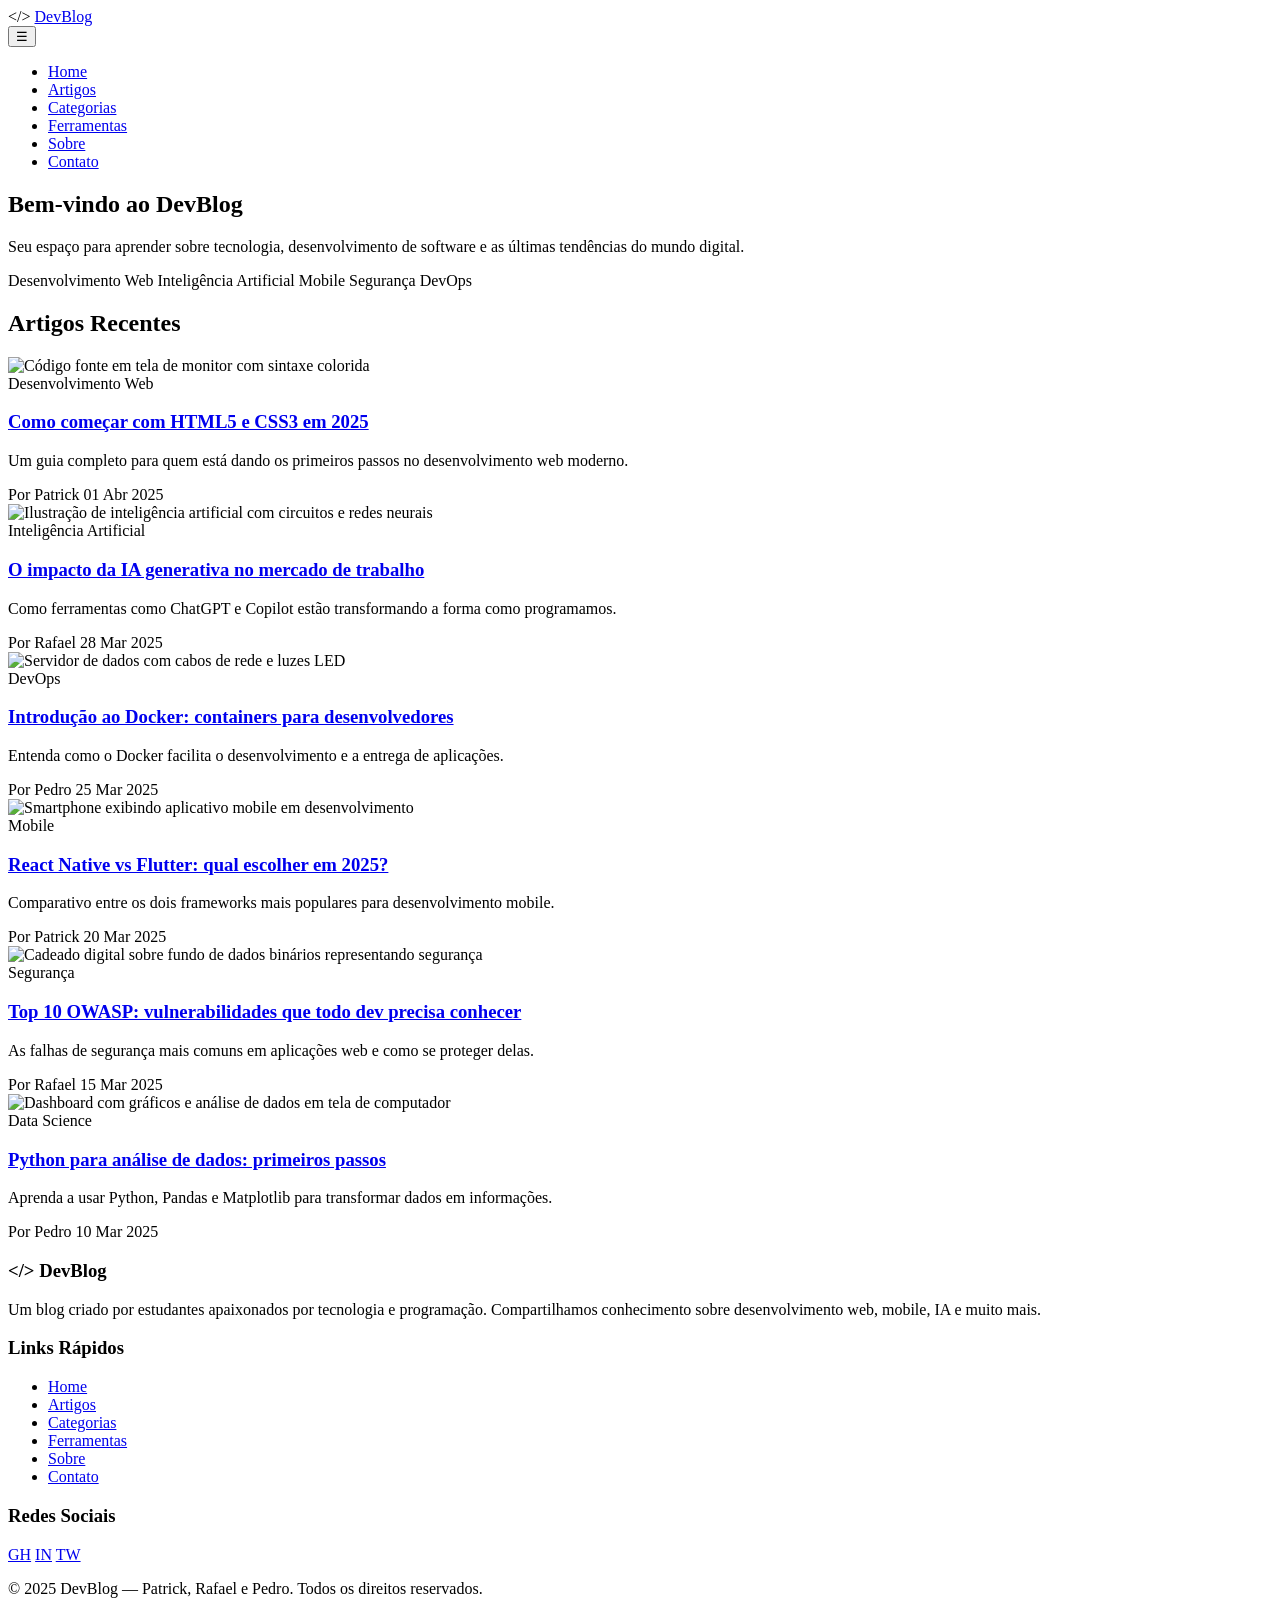
==== index.html @ 33ac1aea "feat: cria página Home (index.html) - Hero banner com apresentação do blog - Grid de artigos recente" ====
<!DOCTYPE html>
<html lang="pt-BR">
<head>
  <meta charset="UTF-8">
  <meta name="viewport" content="width=device-width, initial-scale=1.0">
  <title>DevBlog — Blog de Tecnologia e Programação</title>
  <link rel="stylesheet" href="css/style.css">
</head>
<body>

  <!-- HEADER -->
  <header class="site-header">
    <div class="header-container">
      <div class="logo">
        <span class="logo-icon">&#60;/&#62;</span>
        <a href="index.html">Dev<span>Blog</span></a>
      </div>
      <button class="menu-toggle" aria-label="Abrir menu" onclick="document.querySelector('.main-nav').classList.toggle('active')">&#9776;</button>
      <nav class="main-nav">
        <ul>
          <li><a href="index.html" class="active">Home</a></li>
          <li><a href="artigo.html">Artigos</a></li>
          <li><a href="categorias.html">Categorias</a></li>
          <li><a href="ferramentas.html">Ferramentas</a></li>
          <li><a href="sobre.html">Sobre</a></li>
          <li><a href="contato.html">Contato</a></li>
        </ul>
      </nav>
    </div>
  </header>

  <!-- HERO -->
  <section class="hero">
    <h1>Bem-vindo ao <span>DevBlog</span></h1>
    <p>Seu espaço para aprender sobre tecnologia, desenvolvimento de software e as últimas tendências do mundo digital.</p>
    <div class="hero-tags">
      <span>Desenvolvimento Web</span>
      <span>Inteligência Artificial</span>
      <span>Mobile</span>
      <span>Segurança</span>
      <span>DevOps</span>
    </div>
  </section>

  <!-- CONTEÚDO PRINCIPAL -->
  <main class="main-content">
    <h2 class="section-title">Artigos Recentes</h2>

    <div class="articles-grid">

      <!-- Artigo 1 -->
      <article class="article-card">
        <img src="https://images.unsplash.com/photo-1555066931-4365d14bab8c?w=600&h=400&fit=crop" alt="Código fonte em tela de monitor com sintaxe colorida" class="article-card-img">
        <div class="article-card-body">
          <span class="article-card-category">Desenvolvimento Web</span>
          <h3><a href="artigo.html">Como começar com HTML5 e CSS3 em 2025</a></h3>
          <p>Um guia completo para quem está dando os primeiros passos no desenvolvimento web moderno.</p>
          <div class="article-meta">
            <span class="author">Por Patrick</span>
            <time datetime="2025-04-01">01 Abr 2025</time>
          </div>
        </div>
      </article>

      <!-- Artigo 2 -->
      <article class="article-card">
        <img src="https://images.unsplash.com/photo-1677442136019-21780ecad995?w=600&h=400&fit=crop" alt="Ilustração de inteligência artificial com circuitos e redes neurais" class="article-card-img">
        <div class="article-card-body">
          <span class="article-card-category">Inteligência Artificial</span>
          <h3><a href="artigo-ia.html">O impacto da IA generativa no mercado de trabalho</a></h3>
          <p>Como ferramentas como ChatGPT e Copilot estão transformando a forma como programamos.</p>
          <div class="article-meta">
            <span class="author">Por Rafael</span>
            <time datetime="2025-03-28">28 Mar 2025</time>
          </div>
        </div>
      </article>

      <!-- Artigo 3 -->
      <article class="article-card">
        <img src="https://images.unsplash.com/photo-1558494949-ef010cbdcc31?w=600&h=400&fit=crop" alt="Servidor de dados com cabos de rede e luzes LED" class="article-card-img">
        <div class="article-card-body">
          <span class="article-card-category">DevOps</span>
          <h3><a href="artigo-docker.html">Introdução ao Docker: containers para desenvolvedores</a></h3>
          <p>Entenda como o Docker facilita o desenvolvimento e a entrega de aplicações.</p>
          <div class="article-meta">
            <span class="author">Por Pedro</span>
            <time datetime="2025-03-25">25 Mar 2025</time>
          </div>
        </div>
      </article>

      <!-- Artigo 4 -->
      <article class="article-card">
        <img src="https://images.unsplash.com/photo-1526498460520-4c246339dccb?w=600&h=400&fit=crop" alt="Smartphone exibindo aplicativo mobile em desenvolvimento" class="article-card-img">
        <div class="article-card-body">
          <span class="article-card-category">Mobile</span>
          <h3><a href="artigo-mobile.html">React Native vs Flutter: qual escolher em 2025?</a></h3>
          <p>Comparativo entre os dois frameworks mais populares para desenvolvimento mobile.</p>
          <div class="article-meta">
            <span class="author">Por Patrick</span>
            <time datetime="2025-03-20">20 Mar 2025</time>
          </div>
        </div>
      </article>

      <!-- Artigo 5 -->
      <article class="article-card">
        <img src="https://images.unsplash.com/photo-1563013544-824ae1b704d3?w=600&h=400&fit=crop" alt="Cadeado digital sobre fundo de dados binários representando segurança" class="article-card-img">
        <div class="article-card-body">
          <span class="article-card-category">Segurança</span>
          <h3><a href="artigo-seguranca.html">Top 10 OWASP: vulnerabilidades que todo dev precisa conhecer</a></h3>
          <p>As falhas de segurança mais comuns em aplicações web e como se proteger delas.</p>
          <div class="article-meta">
            <span class="author">Por Rafael</span>
            <time datetime="2025-03-15">15 Mar 2025</time>
          </div>
        </div>
      </article>

      <!-- Artigo 6 -->
      <article class="article-card">
        <img src="https://images.unsplash.com/photo-1551288049-bebda4e38f71?w=600&h=400&fit=crop" alt="Dashboard com gráficos e análise de dados em tela de computador" class="article-card-img">
        <div class="article-card-body">
          <span class="article-card-category">Data Science</span>
          <h3><a href="artigo-python.html">Python para análise de dados: primeiros passos</a></h3>
          <p>Aprenda a usar Python, Pandas e Matplotlib para transformar dados em informações.</p>
          <div class="article-meta">
            <span class="author">Por Pedro</span>
            <time datetime="2025-03-10">10 Mar 2025</time>
          </div>
        </div>
      </article>

    </div>
  </main>

  <!-- FOOTER -->
  <footer class="site-footer">
    <div class="footer-container">
      <div class="footer-about">
        <h3>&#60;/&#62; DevBlog</h3>
        <p>Um blog criado por estudantes apaixonados por tecnologia e programação. Compartilhamos conhecimento sobre desenvolvimento web, mobile, IA e muito mais.</p>
      </div>
      <div class="footer-links">
        <h3>Links Rápidos</h3>
        <ul>
          <li><a href="index.html">Home</a></li>
          <li><a href="artigo.html">Artigos</a></li>
          <li><a href="categorias.html">Categorias</a></li>
          <li><a href="ferramentas.html">Ferramentas</a></li>
          <li><a href="sobre.html">Sobre</a></li>
          <li><a href="contato.html">Contato</a></li>
        </ul>
      </div>
      <div class="footer-social">
        <h3>Redes Sociais</h3>
        <div class="social-icons">
          <a href="https://github.com" target="_blank" rel="noopener noreferrer" aria-label="GitHub">GH</a>
          <a href="https://linkedin.com" target="_blank" rel="noopener noreferrer" aria-label="LinkedIn">IN</a>
          <a href="https://twitter.com" target="_blank" rel="noopener noreferrer" aria-label="Twitter">TW</a>
        </div>
      </div>
    </div>
    <div class="footer-bottom">
      <p>&copy; 2025 DevBlog — Patrick, Rafael e Pedro. Todos os direitos reservados.</p>
    </div>
  </footer>

</body>
</html>
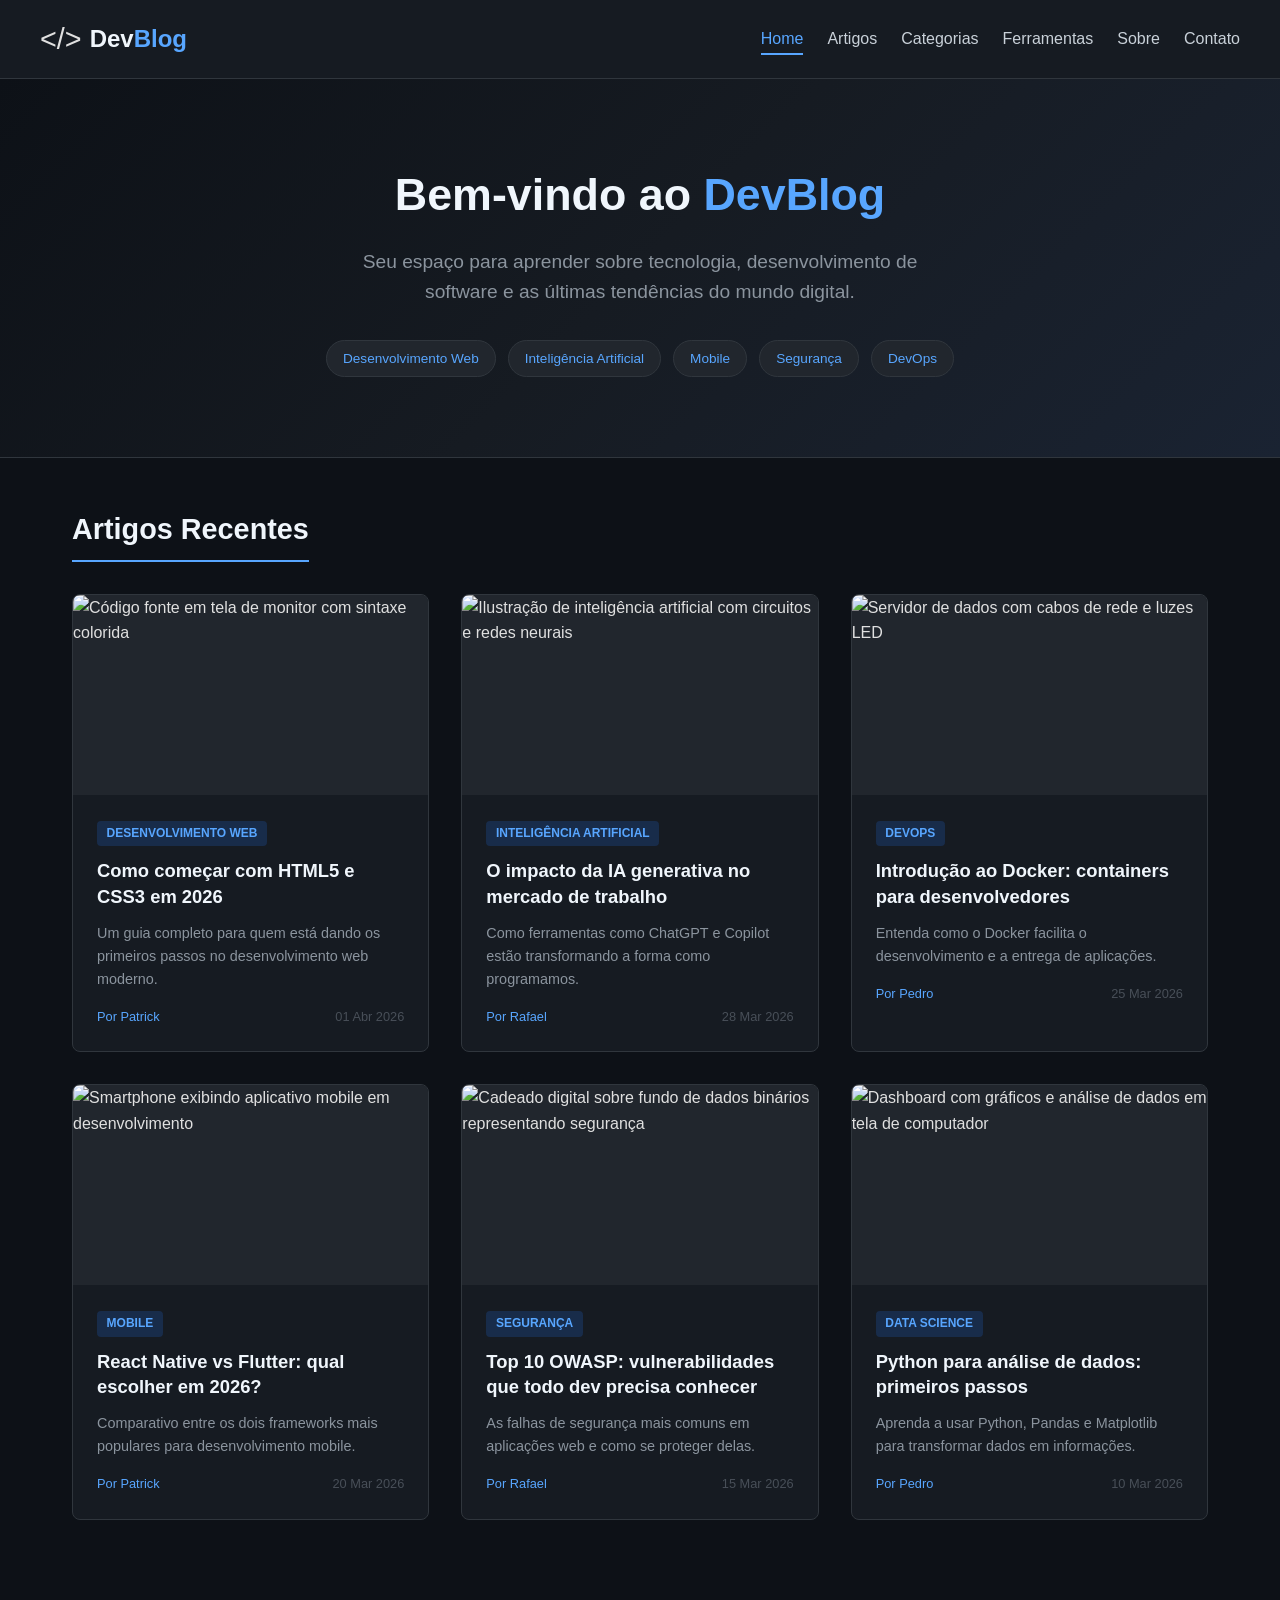
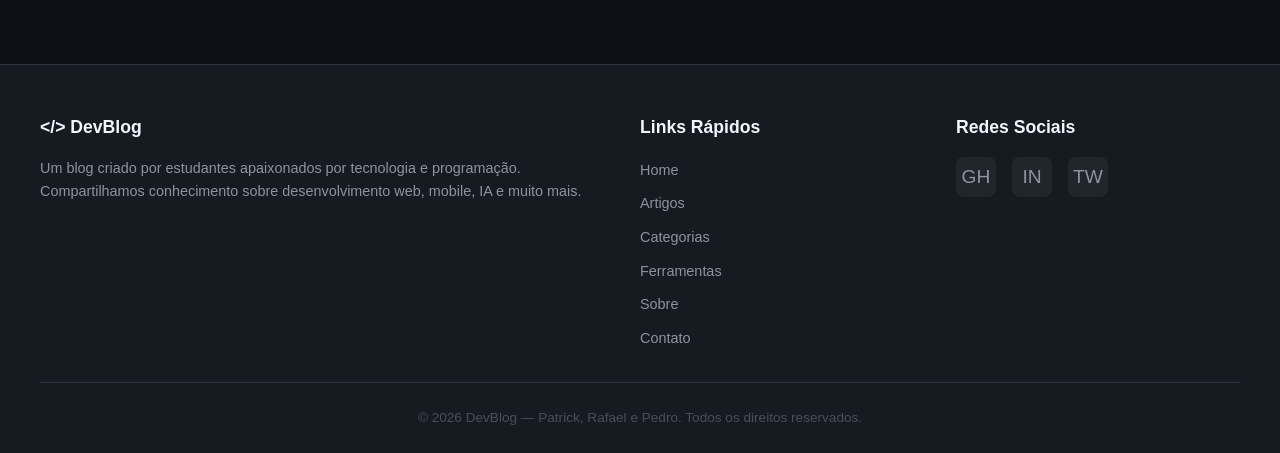
==== commit 118d2d36: "fix: atualiza links reais de GitHub, LinkedIn e endereço" ====
--- a/index.html
+++ b/index.html
@@ -53,11 +53,11 @@
         <img src="https://images.unsplash.com/photo-1555066931-4365d14bab8c?w=600&h=400&fit=crop" alt="Código fonte em tela de monitor com sintaxe colorida" class="article-card-img">
         <div class="article-card-body">
           <span class="article-card-category">Desenvolvimento Web</span>
-          <h3><a href="artigo.html">Como começar com HTML5 e CSS3 em 2025</a></h3>
+          <h3><a href="artigo.html">Como começar com HTML5 e CSS3 em 2026</a></h3>
           <p>Um guia completo para quem está dando os primeiros passos no desenvolvimento web moderno.</p>
           <div class="article-meta">
             <span class="author">Por Patrick</span>
-            <time datetime="2025-04-01">01 Abr 2025</time>
+            <time datetime="2026-04-01">01 Abr 2026</time>
           </div>
         </div>
       </article>
@@ -71,7 +71,7 @@
           <p>Como ferramentas como ChatGPT e Copilot estão transformando a forma como programamos.</p>
           <div class="article-meta">
             <span class="author">Por Rafael</span>
-            <time datetime="2025-03-28">28 Mar 2025</time>
+            <time datetime="2026-03-28">28 Mar 2026</time>
           </div>
         </div>
       </article>
@@ -85,7 +85,7 @@
           <p>Entenda como o Docker facilita o desenvolvimento e a entrega de aplicações.</p>
           <div class="article-meta">
             <span class="author">Por Pedro</span>
-            <time datetime="2025-03-25">25 Mar 2025</time>
+            <time datetime="2026-03-25">25 Mar 2026</time>
           </div>
         </div>
       </article>
@@ -95,11 +95,11 @@
         <img src="https://images.unsplash.com/photo-1526498460520-4c246339dccb?w=600&h=400&fit=crop" alt="Smartphone exibindo aplicativo mobile em desenvolvimento" class="article-card-img">
         <div class="article-card-body">
           <span class="article-card-category">Mobile</span>
-          <h3><a href="artigo-mobile.html">React Native vs Flutter: qual escolher em 2025?</a></h3>
+          <h3><a href="artigo-mobile.html">React Native vs Flutter: qual escolher em 2026?</a></h3>
           <p>Comparativo entre os dois frameworks mais populares para desenvolvimento mobile.</p>
           <div class="article-meta">
             <span class="author">Por Patrick</span>
-            <time datetime="2025-03-20">20 Mar 2025</time>
+            <time datetime="2026-03-20">20 Mar 2026</time>
           </div>
         </div>
       </article>
@@ -113,7 +113,7 @@
           <p>As falhas de segurança mais comuns em aplicações web e como se proteger delas.</p>
           <div class="article-meta">
             <span class="author">Por Rafael</span>
-            <time datetime="2025-03-15">15 Mar 2025</time>
+            <time datetime="2026-03-15">15 Mar 2026</time>
           </div>
         </div>
       </article>
@@ -127,7 +127,7 @@
           <p>Aprenda a usar Python, Pandas e Matplotlib para transformar dados em informações.</p>
           <div class="article-meta">
             <span class="author">Por Pedro</span>
-            <time datetime="2025-03-10">10 Mar 2025</time>
+            <time datetime="2026-03-10">10 Mar 2026</time>
           </div>
         </div>
       </article>
@@ -156,14 +156,14 @@
       <div class="footer-social">
         <h3>Redes Sociais</h3>
         <div class="social-icons">
-          <a href="https://github.com" target="_blank" rel="noopener noreferrer" aria-label="GitHub">GH</a>
-          <a href="https://linkedin.com" target="_blank" rel="noopener noreferrer" aria-label="LinkedIn">IN</a>
+          <a href="https://github.com/patrick-git-bite/devblog-rs" target="_blank" rel="noopener noreferrer" aria-label="GitHub">GH</a>
+          <a href="https://www.linkedin.com/in/patrick-brando/" target="_blank" rel="noopener noreferrer" aria-label="LinkedIn">IN</a>
           <a href="https://twitter.com" target="_blank" rel="noopener noreferrer" aria-label="Twitter">TW</a>
         </div>
       </div>
     </div>
     <div class="footer-bottom">
-      <p>&copy; 2025 DevBlog — Patrick, Rafael e Pedro. Todos os direitos reservados.</p>
+      <p>&copy; 2026 DevBlog — Patrick, Rafael e Pedro. Todos os direitos reservados.</p>
     </div>
   </footer>
 
--- a/css/style.css
+++ b/css/style.css
@@ -0,0 +1,1018 @@
+/* ===== RESET E BASE ===== */
+* {
+  margin: 0;
+  padding: 0;
+  box-sizing: border-box;
+}
+
+html {
+  scroll-behavior: smooth;
+}
+
+body {
+  font-family: 'Segoe UI', Tahoma, Geneva, Verdana, sans-serif;
+  line-height: 1.6;
+  color: #e0e0e0;
+  background-color: #0d1117;
+}
+
+a {
+  text-decoration: none;
+  color: #58a6ff;
+  transition: color 0.3s ease;
+}
+
+a:hover {
+  color: #79c0ff;
+}
+
+img {
+  max-width: 100%;
+  height: auto;
+  display: block;
+}
+
+ul {
+  list-style: none;
+}
+
+/* ===== HEADER ===== */
+.site-header {
+  background-color: #161b22;
+  border-bottom: 1px solid #30363d;
+  padding: 1rem 2rem;
+  position: sticky;
+  top: 0;
+  z-index: 100;
+}
+
+.header-container {
+  max-width: 1200px;
+  margin: 0 auto;
+  display: flex;
+  justify-content: space-between;
+  align-items: center;
+}
+
+.logo {
+  display: flex;
+  align-items: center;
+  gap: 0.5rem;
+}
+
+.logo-icon {
+  font-size: 1.8rem;
+}
+
+.logo a {
+  font-size: 1.5rem;
+  font-weight: 700;
+  color: #f0f6fc;
+}
+
+.logo a span {
+  color: #58a6ff;
+}
+
+/* ===== NAVEGAÇÃO ===== */
+.main-nav ul {
+  display: flex;
+  gap: 1.5rem;
+  align-items: center;
+}
+
+.main-nav a {
+  color: #c9d1d9;
+  font-weight: 500;
+  padding: 0.5rem 0;
+  position: relative;
+  transition: color 0.3s ease;
+}
+
+.main-nav a::after {
+  content: '';
+  position: absolute;
+  bottom: 0;
+  left: 0;
+  width: 0;
+  height: 2px;
+  background-color: #58a6ff;
+  transition: width 0.3s ease;
+}
+
+.main-nav a:hover,
+.main-nav a.active {
+  color: #58a6ff;
+}
+
+.main-nav a:hover::after,
+.main-nav a.active::after {
+  width: 100%;
+}
+
+/* Botão menu mobile */
+.menu-toggle {
+  display: none;
+  background: none;
+  border: none;
+  color: #c9d1d9;
+  font-size: 1.5rem;
+  cursor: pointer;
+}
+
+/* ===== HERO / BANNER ===== */
+.hero {
+  background: linear-gradient(135deg, #0d1117 0%, #161b22 50%, #1a2332 100%);
+  padding: 5rem 2rem;
+  text-align: center;
+  border-bottom: 1px solid #30363d;
+}
+
+.hero h1 {
+  font-size: 2.8rem;
+  color: #f0f6fc;
+  margin-bottom: 1rem;
+}
+
+.hero h1 span {
+  color: #58a6ff;
+}
+
+.hero p {
+  font-size: 1.2rem;
+  color: #8b949e;
+  max-width: 600px;
+  margin: 0 auto 2rem;
+}
+
+.hero-tags {
+  display: flex;
+  justify-content: center;
+  gap: 0.75rem;
+  flex-wrap: wrap;
+}
+
+.hero-tags span {
+  background-color: #21262d;
+  color: #58a6ff;
+  padding: 0.4rem 1rem;
+  border-radius: 2rem;
+  font-size: 0.85rem;
+  border: 1px solid #30363d;
+}
+
+/* ===== CONTEÚDO PRINCIPAL ===== */
+.main-content {
+  max-width: 1200px;
+  margin: 0 auto;
+  padding: 3rem 2rem;
+}
+
+.section-title {
+  font-size: 1.8rem;
+  color: #f0f6fc;
+  margin-bottom: 2rem;
+  padding-bottom: 0.5rem;
+  border-bottom: 2px solid #58a6ff;
+  display: inline-block;
+}
+
+/* ===== GRID DE ARTIGOS ===== */
+.articles-grid {
+  display: grid;
+  grid-template-columns: repeat(auto-fill, minmax(340px, 1fr));
+  gap: 2rem;
+  margin-bottom: 3rem;
+}
+
+.article-card {
+  background-color: #161b22;
+  border: 1px solid #30363d;
+  border-radius: 8px;
+  overflow: hidden;
+  transition: transform 0.3s ease, border-color 0.3s ease;
+}
+
+.article-card:hover {
+  transform: translateY(-4px);
+  border-color: #58a6ff;
+}
+
+.article-card-img {
+  width: 100%;
+  height: 200px;
+  object-fit: cover;
+  background-color: #21262d;
+}
+
+.article-card-body {
+  padding: 1.5rem;
+}
+
+.article-card-category {
+  display: inline-block;
+  background-color: #1f6feb33;
+  color: #58a6ff;
+  padding: 0.2rem 0.6rem;
+  border-radius: 4px;
+  font-size: 0.75rem;
+  font-weight: 600;
+  text-transform: uppercase;
+  margin-bottom: 0.75rem;
+}
+
+.article-card h3 {
+  color: #f0f6fc;
+  font-size: 1.15rem;
+  margin-bottom: 0.75rem;
+  line-height: 1.4;
+}
+
+.article-card h3 a {
+  color: #f0f6fc;
+}
+
+.article-card h3 a:hover {
+  color: #58a6ff;
+}
+
+.article-card p {
+  color: #8b949e;
+  font-size: 0.9rem;
+  margin-bottom: 1rem;
+}
+
+.article-meta {
+  display: flex;
+  justify-content: space-between;
+  align-items: center;
+  color: #484f58;
+  font-size: 0.8rem;
+}
+
+.article-meta .author {
+  color: #58a6ff;
+}
+
+/* ===== PÁGINA DE ARTIGO COMPLETO ===== */
+.article-full {
+  max-width: 800px;
+  margin: 0 auto;
+  padding: 3rem 2rem;
+}
+
+.article-header {
+  margin-bottom: 2rem;
+}
+
+.article-header .article-card-category {
+  margin-bottom: 1rem;
+}
+
+.article-header h1 {
+  font-size: 2.2rem;
+  color: #f0f6fc;
+  margin-bottom: 1rem;
+  line-height: 1.3;
+}
+
+.article-header .article-meta {
+  font-size: 0.9rem;
+  margin-bottom: 1.5rem;
+}
+
+.article-cover {
+  width: 100%;
+  height: 400px;
+  object-fit: cover;
+  border-radius: 8px;
+  margin-bottom: 2rem;
+  background-color: #21262d;
+}
+
+.article-body {
+  color: #c9d1d9;
+  font-size: 1.05rem;
+  line-height: 1.8;
+}
+
+.article-body h2 {
+  color: #f0f6fc;
+  font-size: 1.6rem;
+  margin: 2rem 0 1rem;
+  padding-bottom: 0.3rem;
+  border-bottom: 1px solid #30363d;
+}
+
+.article-body h3 {
+  color: #f0f6fc;
+  font-size: 1.3rem;
+  margin: 1.5rem 0 0.75rem;
+}
+
+.article-body p {
+  margin-bottom: 1.2rem;
+}
+
+.article-body ul,
+.article-body ol {
+  margin: 1rem 0 1.2rem 1.5rem;
+}
+
+.article-body li {
+  margin-bottom: 0.5rem;
+  list-style: disc;
+}
+
+.article-body ol li {
+  list-style: decimal;
+}
+
+.article-body code {
+  background-color: #21262d;
+  color: #79c0ff;
+  padding: 0.15rem 0.4rem;
+  border-radius: 4px;
+  font-family: 'Courier New', Courier, monospace;
+  font-size: 0.9rem;
+}
+
+.article-body pre {
+  background-color: #161b22;
+  border: 1px solid #30363d;
+  border-radius: 8px;
+  padding: 1.5rem;
+  overflow-x: auto;
+  margin-bottom: 1.5rem;
+}
+
+.article-body pre code {
+  background: none;
+  padding: 0;
+  font-size: 0.85rem;
+  line-height: 1.6;
+}
+
+.article-body blockquote {
+  border-left: 4px solid #58a6ff;
+  background-color: #161b22;
+  padding: 1rem 1.5rem;
+  margin: 1.5rem 0;
+  border-radius: 0 8px 8px 0;
+  color: #8b949e;
+  font-style: italic;
+}
+
+/* ===== CATEGORIAS ===== */
+.categories-grid {
+  display: grid;
+  grid-template-columns: repeat(auto-fill, minmax(280px, 1fr));
+  gap: 1.5rem;
+  margin-bottom: 3rem;
+}
+
+.category-card {
+  background-color: #161b22;
+  border: 1px solid #30363d;
+  border-radius: 8px;
+  padding: 2rem;
+  text-align: center;
+  transition: transform 0.3s ease, border-color 0.3s ease;
+}
+
+.category-card:hover {
+  transform: translateY(-4px);
+  border-color: #58a6ff;
+}
+
+.category-icon {
+  font-size: 2.5rem;
+  margin-bottom: 1rem;
+}
+
+.category-card h3 {
+  color: #f0f6fc;
+  margin-bottom: 0.5rem;
+}
+
+.category-card p {
+  color: #8b949e;
+  font-size: 0.9rem;
+  margin-bottom: 1rem;
+}
+
+.category-count {
+  color: #58a6ff;
+  font-size: 0.85rem;
+  font-weight: 600;
+}
+
+/* Category card como link */
+a.category-card {
+  display: block;
+  color: inherit;
+  cursor: pointer;
+}
+
+a.category-card:hover {
+  color: inherit;
+}
+
+/* ===== SEÇÕES DE CATEGORIA ===== */
+.category-section {
+  margin-bottom: 3rem;
+  padding-top: 2rem;
+}
+
+.category-description {
+  color: #8b949e;
+  font-size: 1rem;
+  margin-bottom: 1.5rem;
+  max-width: 800px;
+}
+
+/* ===== FERRAMENTAS ===== */
+.tools-section {
+  margin-bottom: 3rem;
+}
+
+.tools-section h2 {
+  font-size: 1.4rem;
+  color: #f0f6fc;
+  margin-bottom: 1.5rem;
+  padding-left: 0.5rem;
+  border-left: 3px solid #58a6ff;
+}
+
+.tools-grid {
+  display: grid;
+  grid-template-columns: repeat(auto-fill, minmax(300px, 1fr));
+  gap: 1.5rem;
+}
+
+.tool-card {
+  background-color: #161b22;
+  border: 1px solid #30363d;
+  border-radius: 8px;
+  padding: 1.5rem;
+  display: flex;
+  gap: 1rem;
+  align-items: flex-start;
+  transition: border-color 0.3s ease;
+}
+
+.tool-card:hover {
+  border-color: #58a6ff;
+}
+
+.tool-icon {
+  font-size: 2rem;
+  min-width: 2.5rem;
+  text-align: center;
+}
+
+.tool-info h3 {
+  color: #f0f6fc;
+  font-size: 1rem;
+  margin-bottom: 0.3rem;
+}
+
+.tool-info p {
+  color: #8b949e;
+  font-size: 0.85rem;
+  margin-bottom: 0.5rem;
+}
+
+.tool-info a {
+  font-size: 0.85rem;
+  font-weight: 600;
+}
+
+.tool-tag {
+  display: inline-block;
+  background-color: #21262d;
+  color: #7ee787;
+  padding: 0.15rem 0.5rem;
+  border-radius: 4px;
+  font-size: 0.7rem;
+  margin-right: 0.3rem;
+}
+
+/* ===== SOBRE ===== */
+.about-intro {
+  background-color: #161b22;
+  border: 1px solid #30363d;
+  border-radius: 8px;
+  padding: 2.5rem;
+  margin-bottom: 3rem;
+  text-align: center;
+}
+
+.about-intro h2 {
+  color: #f0f6fc;
+  font-size: 1.8rem;
+  margin-bottom: 1rem;
+}
+
+.about-intro p {
+  color: #8b949e;
+  max-width: 700px;
+  margin: 0 auto;
+  font-size: 1.05rem;
+}
+
+.team-grid {
+  display: grid;
+  grid-template-columns: repeat(auto-fill, minmax(300px, 1fr));
+  gap: 2rem;
+  margin-bottom: 3rem;
+}
+
+.team-card {
+  background-color: #161b22;
+  border: 1px solid #30363d;
+  border-radius: 8px;
+  padding: 2rem;
+  text-align: center;
+  transition: border-color 0.3s ease;
+}
+
+.team-card:hover {
+  border-color: #58a6ff;
+}
+
+.team-avatar {
+  width: 120px;
+  height: 120px;
+  border-radius: 50%;
+  margin: 0 auto 1.5rem;
+  background-color: #21262d;
+  display: flex;
+  align-items: center;
+  justify-content: center;
+  font-size: 3rem;
+  border: 3px solid #30363d;
+}
+
+.team-card h3 {
+  color: #f0f6fc;
+  margin-bottom: 0.3rem;
+}
+
+.team-role {
+  color: #58a6ff;
+  font-size: 0.9rem;
+  margin-bottom: 1rem;
+}
+
+.team-card p {
+  color: #8b949e;
+  font-size: 0.9rem;
+  margin-bottom: 1rem;
+}
+
+.team-links {
+  display: flex;
+  justify-content: center;
+  gap: 1rem;
+}
+
+.team-links a {
+  color: #8b949e;
+  font-size: 1.2rem;
+  transition: color 0.3s ease;
+}
+
+.team-links a:hover {
+  color: #58a6ff;
+}
+
+/* ===== PROPOSTA EDITORIAL ===== */
+.editorial {
+  background-color: #161b22;
+  border: 1px solid #30363d;
+  border-radius: 8px;
+  padding: 2.5rem;
+}
+
+.editorial h2 {
+  color: #f0f6fc;
+  font-size: 1.5rem;
+  margin-bottom: 1.5rem;
+}
+
+.editorial-items {
+  display: grid;
+  grid-template-columns: repeat(auto-fill, minmax(250px, 1fr));
+  gap: 1.5rem;
+}
+
+.editorial-item {
+  padding: 1rem;
+}
+
+.editorial-item h3 {
+  color: #f0f6fc;
+  font-size: 1.1rem;
+  margin-bottom: 0.5rem;
+}
+
+.editorial-item p {
+  color: #8b949e;
+  font-size: 0.9rem;
+}
+
+/* ===== FORMULÁRIOS ===== */
+.form-section {
+  background-color: #161b22;
+  border: 1px solid #30363d;
+  border-radius: 8px;
+  padding: 2.5rem;
+  margin-bottom: 3rem;
+}
+
+.form-section h2 {
+  color: #f0f6fc;
+  font-size: 1.5rem;
+  margin-bottom: 0.5rem;
+}
+
+.form-section > p {
+  color: #8b949e;
+  margin-bottom: 2rem;
+}
+
+.form-group {
+  margin-bottom: 1.5rem;
+}
+
+.form-group label {
+  display: block;
+  color: #c9d1d9;
+  font-weight: 500;
+  margin-bottom: 0.5rem;
+  font-size: 0.9rem;
+}
+
+.form-group input,
+.form-group textarea,
+.form-group select {
+  width: 100%;
+  padding: 0.75rem 1rem;
+  background-color: #0d1117;
+  border: 1px solid #30363d;
+  border-radius: 6px;
+  color: #c9d1d9;
+  font-size: 0.95rem;
+  font-family: inherit;
+  transition: border-color 0.3s ease;
+}
+
+.form-group input:focus,
+.form-group textarea:focus,
+.form-group select:focus {
+  outline: none;
+  border-color: #58a6ff;
+  box-shadow: 0 0 0 3px rgba(88, 166, 255, 0.15);
+}
+
+.form-group textarea {
+  resize: vertical;
+  min-height: 140px;
+}
+
+.form-row {
+  display: grid;
+  grid-template-columns: 1fr 1fr;
+  gap: 1.5rem;
+}
+
+.btn {
+  display: inline-block;
+  padding: 0.75rem 2rem;
+  background-color: #238636;
+  color: #ffffff;
+  border: 1px solid #2ea043;
+  border-radius: 6px;
+  font-size: 1rem;
+  font-weight: 600;
+  cursor: pointer;
+  transition: background-color 0.3s ease;
+}
+
+.btn:hover {
+  background-color: #2ea043;
+  color: #ffffff;
+}
+
+.btn-primary {
+  background-color: #1f6feb;
+  border-color: #388bfd;
+}
+
+.btn-primary:hover {
+  background-color: #388bfd;
+}
+
+/* ===== NEWSLETTER INLINE ===== */
+.newsletter-inline {
+  display: flex;
+  gap: 0.75rem;
+  max-width: 500px;
+}
+
+.newsletter-inline input {
+  flex: 1;
+  padding: 0.75rem 1rem;
+  background-color: #0d1117;
+  border: 1px solid #30363d;
+  border-radius: 6px;
+  color: #c9d1d9;
+  font-size: 0.95rem;
+}
+
+.newsletter-inline input:focus {
+  outline: none;
+  border-color: #58a6ff;
+}
+
+/* ===== INFO DE CONTATO ===== */
+.contact-info {
+  display: grid;
+  grid-template-columns: repeat(auto-fill, minmax(250px, 1fr));
+  gap: 1.5rem;
+  margin-bottom: 3rem;
+}
+
+.contact-item {
+  background-color: #161b22;
+  border: 1px solid #30363d;
+  border-radius: 8px;
+  padding: 1.5rem;
+  text-align: center;
+}
+
+.contact-item-icon {
+  font-size: 2rem;
+  margin-bottom: 0.75rem;
+}
+
+.contact-item h3 {
+  color: #f0f6fc;
+  font-size: 1rem;
+  margin-bottom: 0.3rem;
+}
+
+.contact-item p {
+  color: #8b949e;
+  font-size: 0.9rem;
+}
+
+/* ===== FOOTER ===== */
+.site-footer {
+  background-color: #161b22;
+  border-top: 1px solid #30363d;
+  padding: 3rem 2rem 1.5rem;
+  margin-top: 3rem;
+}
+
+.footer-container {
+  max-width: 1200px;
+  margin: 0 auto;
+  display: grid;
+  grid-template-columns: 2fr 1fr 1fr;
+  gap: 2rem;
+  margin-bottom: 2rem;
+}
+
+.footer-about h3,
+.footer-links h3,
+.footer-social h3 {
+  color: #f0f6fc;
+  font-size: 1.1rem;
+  margin-bottom: 1rem;
+}
+
+.footer-about p {
+  color: #8b949e;
+  font-size: 0.9rem;
+}
+
+.footer-links ul {
+  display: flex;
+  flex-direction: column;
+  gap: 0.5rem;
+}
+
+.footer-links a {
+  color: #8b949e;
+  font-size: 0.9rem;
+}
+
+.footer-links a:hover {
+  color: #58a6ff;
+}
+
+.footer-social .social-icons {
+  display: flex;
+  gap: 1rem;
+}
+
+.footer-social .social-icons a {
+  display: flex;
+  align-items: center;
+  justify-content: center;
+  width: 40px;
+  height: 40px;
+  background-color: #21262d;
+  border-radius: 8px;
+  color: #8b949e;
+  font-size: 1.2rem;
+  transition: background-color 0.3s ease, color 0.3s ease;
+}
+
+.footer-social .social-icons a:hover {
+  background-color: #58a6ff;
+  color: #ffffff;
+}
+
+.footer-bottom {
+  max-width: 1200px;
+  margin: 0 auto;
+  padding-top: 1.5rem;
+  border-top: 1px solid #30363d;
+  text-align: center;
+  color: #484f58;
+  font-size: 0.85rem;
+}
+
+/* ===== BREADCRUMB ===== */
+.breadcrumb {
+  padding: 1rem 0;
+  color: #8b949e;
+  font-size: 0.85rem;
+}
+
+.breadcrumb a {
+  color: #8b949e;
+}
+
+.breadcrumb a:hover {
+  color: #58a6ff;
+}
+
+.breadcrumb span {
+  margin: 0 0.4rem;
+}
+
+/* ===== PÁGINA INTERNA HEADER ===== */
+.page-header {
+  background: linear-gradient(135deg, #0d1117 0%, #161b22 100%);
+  padding: 3rem 2rem;
+  text-align: center;
+  border-bottom: 1px solid #30363d;
+}
+
+.page-header h1 {
+  font-size: 2.2rem;
+  color: #f0f6fc;
+  margin-bottom: 0.5rem;
+}
+
+.page-header p {
+  color: #8b949e;
+  font-size: 1.05rem;
+}
+
+/* ===== RESPONSIVIDADE ===== */
+@media (max-width: 768px) {
+  /* Header mobile */
+  .header-container {
+    flex-wrap: wrap;
+  }
+
+  .menu-toggle {
+    display: block;
+  }
+
+  .main-nav {
+    display: none;
+    width: 100%;
+    order: 3;
+  }
+
+  .main-nav.active {
+    display: block;
+  }
+
+  .main-nav ul {
+    flex-direction: column;
+    gap: 0;
+    margin-top: 1rem;
+  }
+
+  .main-nav li {
+    border-top: 1px solid #30363d;
+  }
+
+  .main-nav a {
+    display: block;
+    padding: 0.75rem 0;
+  }
+
+  /* Hero */
+  .hero {
+    padding: 3rem 1.5rem;
+  }
+
+  .hero h1 {
+    font-size: 1.8rem;
+  }
+
+  .hero p {
+    font-size: 1rem;
+  }
+
+  /* Grids */
+  .articles-grid {
+    grid-template-columns: 1fr;
+  }
+
+  .categories-grid {
+    grid-template-columns: 1fr;
+  }
+
+  .tools-grid {
+    grid-template-columns: 1fr;
+  }
+
+  .team-grid {
+    grid-template-columns: 1fr;
+  }
+
+  .editorial-items {
+    grid-template-columns: 1fr;
+  }
+
+  .contact-info {
+    grid-template-columns: 1fr;
+  }
+
+  /* Form */
+  .form-row {
+    grid-template-columns: 1fr;
+  }
+
+  .newsletter-inline {
+    flex-direction: column;
+  }
+
+  /* Footer */
+  .footer-container {
+    grid-template-columns: 1fr;
+  }
+
+  /* Artigo */
+  .article-full {
+    padding: 2rem 1.5rem;
+  }
+
+  .article-header h1 {
+    font-size: 1.6rem;
+  }
+
+  .article-cover {
+    height: 250px;
+  }
+
+  /* Page header */
+  .page-header {
+    padding: 2rem 1.5rem;
+  }
+
+  .page-header h1 {
+    font-size: 1.6rem;
+  }
+}
+
+@media (max-width: 480px) {
+  .hero h1 {
+    font-size: 1.5rem;
+  }
+
+  .section-title {
+    font-size: 1.4rem;
+  }
+
+  .article-card-body {
+    padding: 1rem;
+  }
+
+  .form-section {
+    padding: 1.5rem;
+  }
+
+  .about-intro {
+    padding: 1.5rem;
+  }
+}
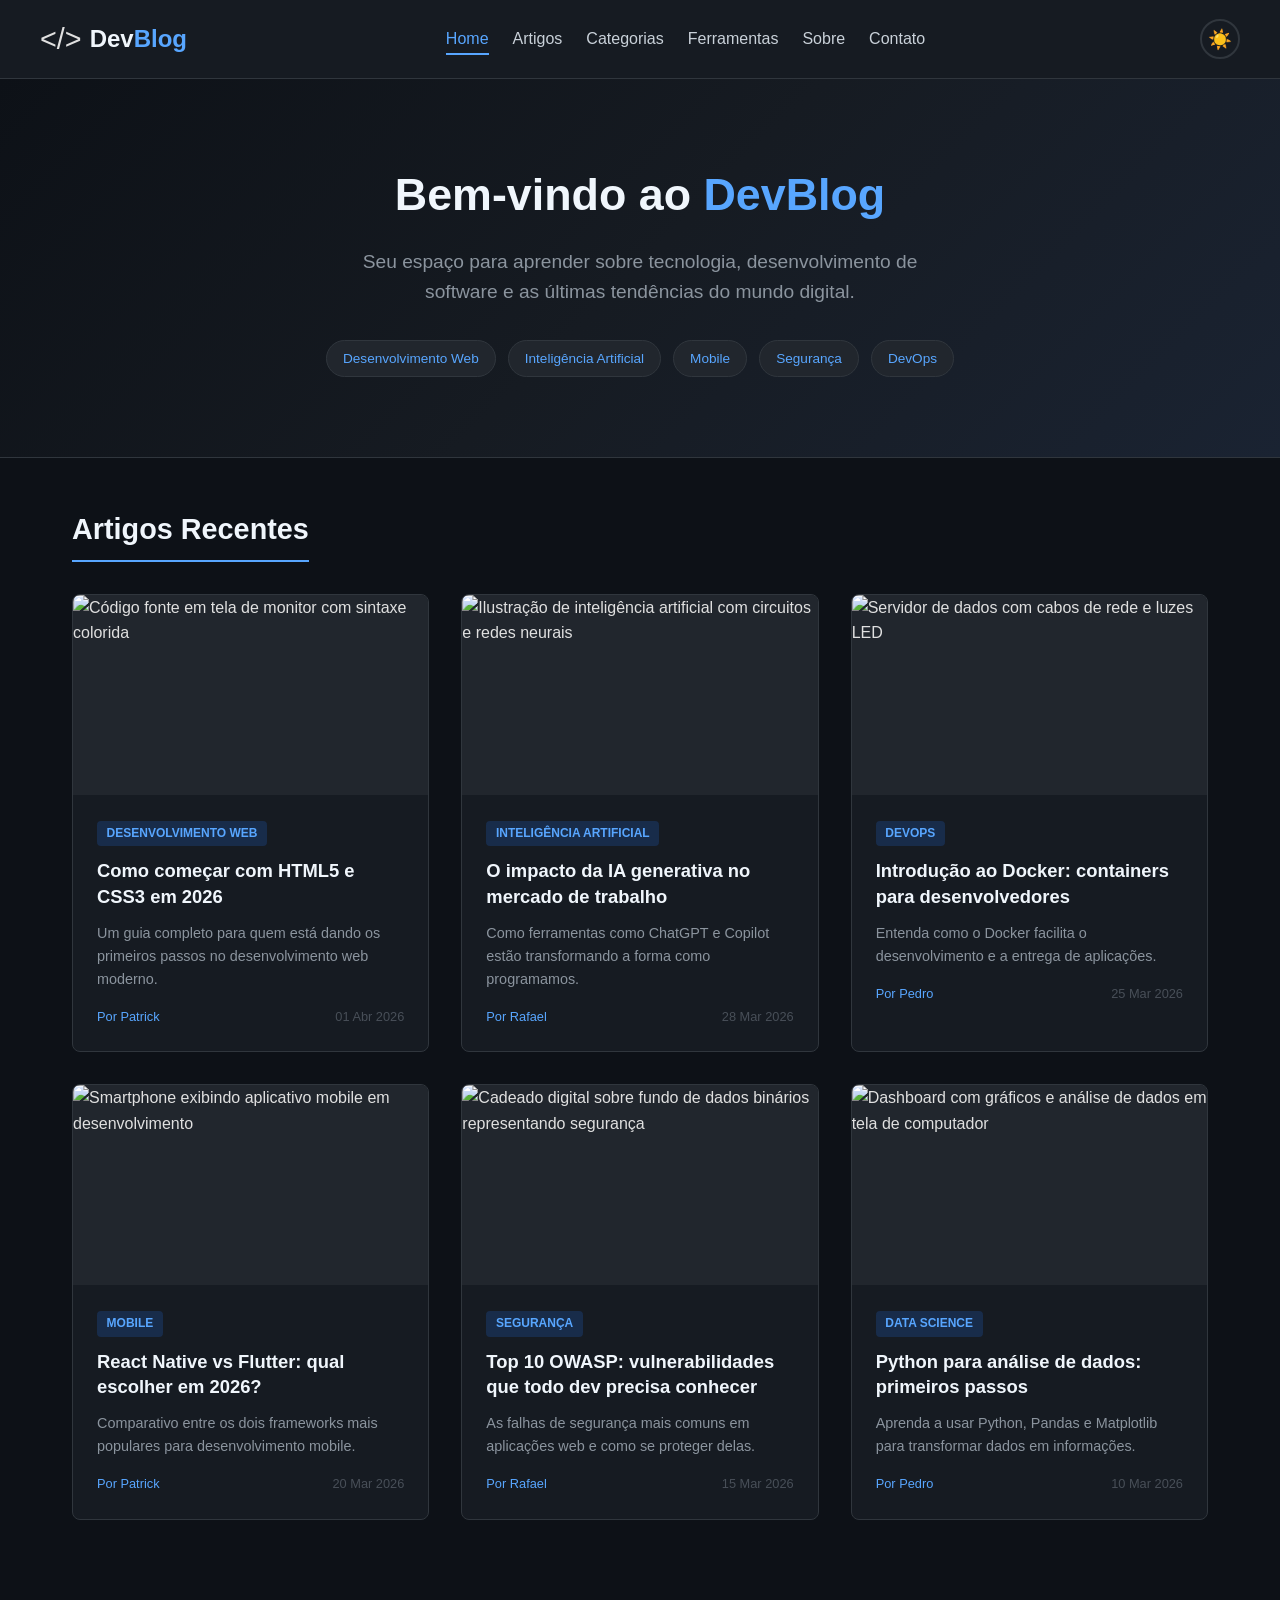
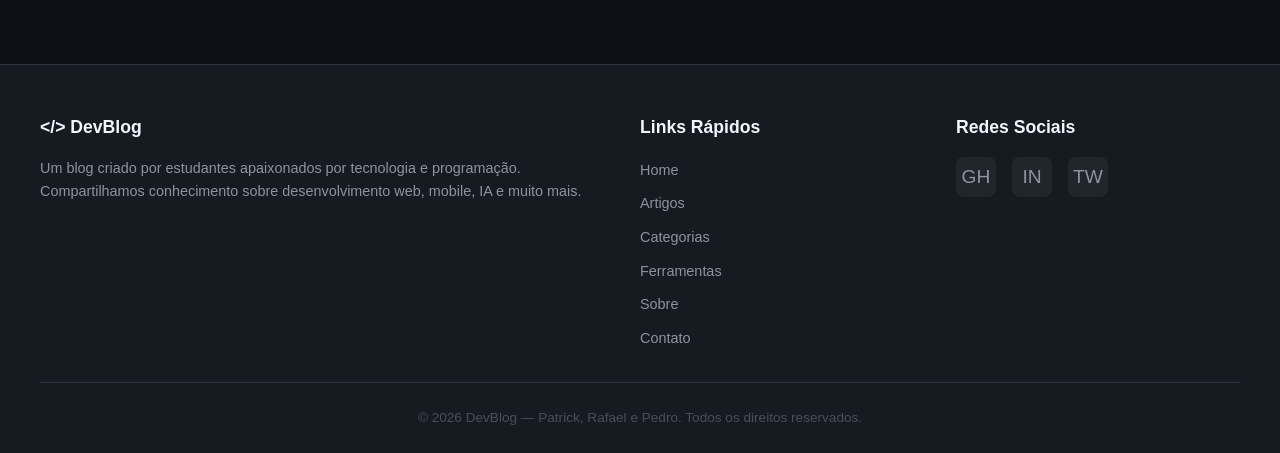
==== commit 15972a17: "feat: JS externo, validação, formulário funcional, dark mode e favicon - Cria js/main.js com menu to" ====
--- a/index.html
+++ b/index.html
@@ -5,6 +5,7 @@
   <meta name="viewport" content="width=device-width, initial-scale=1.0">
   <title>DevBlog — Blog de Tecnologia e Programação</title>
   <link rel="stylesheet" href="css/style.css">
+  <link rel="icon" type="image/png" href="img/Logo.png">
 </head>
 <body>
 
@@ -15,7 +16,7 @@
         <span class="logo-icon">&#60;/&#62;</span>
         <a href="index.html">Dev<span>Blog</span></a>
       </div>
-      <button class="menu-toggle" aria-label="Abrir menu" onclick="document.querySelector('.main-nav').classList.toggle('active')">&#9776;</button>
+      <button class="menu-toggle" aria-label="Abrir menu">&#9776;</button>
       <nav class="main-nav">
         <ul>
           <li><a href="index.html" class="active">Home</a></li>
@@ -26,6 +27,7 @@
           <li><a href="contato.html">Contato</a></li>
         </ul>
       </nav>
+      <button class="theme-toggle" aria-label="Alternar tema">☀️</button>
     </div>
   </header>
 
@@ -167,5 +169,7 @@
     </div>
   </footer>
 
+  <script src="js/main.js"></script>
+
 </body>
 </html>
--- a/css/style.css
+++ b/css/style.css
@@ -1,4 +1,21 @@
+/* 
+Este CSS é um arquivo de estilos para um blog temático (inspirado no GitHub Dark), focado em design responsivo e acessibilidade.
+Pontos importantes gerais: Cores principais (fundo escuro #0d1117, texto claro #f0f6fc, azul #58a6ff); grids responsivos; transições suaves (0.3s); bordas arredondadas; hover com elevação/borda azul.
+Estrutura: Reset/base, header/navegação, hero, conteúdo (grids de artigos/categorias), seções (ferramentas/sobre/formulários), footer, responsividade.
+*/
+
+:root {
+  --color-bg: #0d1117;
+  --color-surface: #161b22;
+  --color-border: #30363d;
+  --color-primary: #58a6ff;
+  --color-text: #c9d1d9;
+  --color-text-muted: #8b949e;
+}
+
 /* ===== RESET E BASE ===== */
+/* Este CSS é um arquivo de estilos para um blog temático (inspirado no GitHub Dark), focado em design responsivo e acessibilidade.
+Pontos importantes: Reset com box-sizing para incluir padding/bordas no tamanho total; fonte padrão Segoe UI; fundo escuro (#0d1117) e texto claro (#e0e0e0); links com transição suave ao hover; imagens responsivas. */
 * {
   margin: 0;
   padding: 0;
@@ -13,12 +30,12 @@
   font-family: 'Segoe UI', Tahoma, Geneva, Verdana, sans-serif;
   line-height: 1.6;
   color: #e0e0e0;
-  background-color: #0d1117;
+  background-color: var(--color-bg);
 }
 
 a {
   text-decoration: none;
-  color: #58a6ff;
+  color: var(--color-primary);
   transition: color 0.3s ease;
 }
 
@@ -37,9 +54,10 @@
 }
 
 /* ===== HEADER ===== */
+/* Header fixo (sticky) com fundo escuro (#161b22); logo com ícone e texto destacado em azul (#58a6ff); navegação horizontal com efeitos de underline ao hover; menu mobile oculto por padrão. */
 .site-header {
-  background-color: #161b22;
-  border-bottom: 1px solid #30363d;
+  background-color: var(--color-surface);
+  border-bottom: 1px solid var(--color-border);
   padding: 1rem 2rem;
   position: sticky;
   top: 0;
@@ -71,10 +89,11 @@
 }
 
 .logo a span {
-  color: #58a6ff;
+  color: var(--color-primary);
 }
 
 /* ===== NAVEGAÇÃO ===== */
+/* Navegação horizontal com efeitos de underline ao hover; menu mobile oculto por padrão, ativado via JavaScript. */
 .main-nav ul {
   display: flex;
   gap: 1.5rem;
@@ -82,7 +101,7 @@
 }
 
 .main-nav a {
-  color: #c9d1d9;
+  color: var(--color-text);
   font-weight: 500;
   padding: 0.5rem 0;
   position: relative;
@@ -96,13 +115,13 @@
   left: 0;
   width: 0;
   height: 2px;
-  background-color: #58a6ff;
+  background-color: var(--color-primary);
   transition: width 0.3s ease;
 }
 
 .main-nav a:hover,
 .main-nav a.active {
-  color: #58a6ff;
+  color: var(--color-primary);
 }
 
 .main-nav a:hover::after,
@@ -115,17 +134,18 @@
   display: none;
   background: none;
   border: none;
-  color: #c9d1d9;
+  color: var(--color-text);
   font-size: 1.5rem;
   cursor: pointer;
 }
 
 /* ===== HERO / BANNER ===== */
+/* Gradiente de fundo escuro para destaque; título grande com parte azul, subtítulo e tags estilizadas; centralizado e responsivo. */
 .hero {
-  background: linear-gradient(135deg, #0d1117 0%, #161b22 50%, #1a2332 100%);
+  background: linear-gradient(135deg, var(--color-bg) 0%, var(--color-surface) 50%, #1a2332 100%);
   padding: 5rem 2rem;
   text-align: center;
-  border-bottom: 1px solid #30363d;
+  border-bottom: 1px solid var(--color-border);
 }
 
 .hero h1 {
@@ -135,12 +155,12 @@
 }
 
 .hero h1 span {
-  color: #58a6ff;
+  color: var(--color-primary);
 }
 
 .hero p {
   font-size: 1.2rem;
-  color: #8b949e;
+  color: var(--color-text-muted);
   max-width: 600px;
   margin: 0 auto 2rem;
 }
@@ -154,14 +174,15 @@
 
 .hero-tags span {
   background-color: #21262d;
-  color: #58a6ff;
+  color: var(--color-primary);
   padding: 0.4rem 1rem;
   border-radius: 2rem;
   font-size: 0.85rem;
-  border: 1px solid #30363d;
+  border: 1px solid var(--color-border);
 }
 
 /* ===== CONTEÚDO PRINCIPAL ===== */
+/* Layout em grid para artigos (auto-fill, mínimo 340px), com cards hoveráveis (elevação e borda azul); página de artigo completo com header, capa e corpo formatado. */
 .main-content {
   max-width: 1200px;
   margin: 0 auto;
@@ -178,6 +199,7 @@
 }
 
 /* ===== GRID DE ARTIGOS ===== */
+/* Grid responsivo para cards de artigo com imagem, categoria, título, resumo e meta (autor/data); hover com elevação. */
 .articles-grid {
   display: grid;
   grid-template-columns: repeat(auto-fill, minmax(340px, 1fr));
@@ -186,8 +208,8 @@
 }
 
 .article-card {
-  background-color: #161b22;
-  border: 1px solid #30363d;
+  background-color: var(--color-surface);
+  border: 1px solid var(--color-border);
   border-radius: 8px;
   overflow: hidden;
   transition: transform 0.3s ease, border-color 0.3s ease;
@@ -195,7 +217,7 @@
 
 .article-card:hover {
   transform: translateY(-4px);
-  border-color: #58a6ff;
+  border-color: var(--color-primary);
 }
 
 .article-card-img {
@@ -212,7 +234,7 @@
 .article-card-category {
   display: inline-block;
   background-color: #1f6feb33;
-  color: #58a6ff;
+  color: var(--color-primary);
   padding: 0.2rem 0.6rem;
   border-radius: 4px;
   font-size: 0.75rem;
@@ -233,11 +255,11 @@
 }
 
 .article-card h3 a:hover {
-  color: #58a6ff;
+  color: var(--color-primary);
 }
 
 .article-card p {
-  color: #8b949e;
+  color: var(--color-text-muted);
   font-size: 0.9rem;
   margin-bottom: 1rem;
 }
@@ -251,10 +273,11 @@
 }
 
 .article-meta .author {
-  color: #58a6ff;
+  color: var(--color-primary);
 }
 
 /* ===== PÁGINA DE ARTIGO COMPLETO ===== */
+/* Página com header, capa (altura 400px), corpo com headings, listas, código (fundo escuro), blockquotes e preformatado. */
 .article-full {
   max-width: 800px;
   margin: 0 auto;
@@ -291,7 +314,7 @@
 }
 
 .article-body {
-  color: #c9d1d9;
+  color: var(--color-text);
   font-size: 1.05rem;
   line-height: 1.8;
 }
@@ -301,7 +324,7 @@
   font-size: 1.6rem;
   margin: 2rem 0 1rem;
   padding-bottom: 0.3rem;
-  border-bottom: 1px solid #30363d;
+  border-bottom: 1px solid var(--color-border);
 }
 
 .article-body h3 {
@@ -338,8 +361,8 @@
 }
 
 .article-body pre {
-  background-color: #161b22;
-  border: 1px solid #30363d;
+  background-color: var(--color-surface);
+  border: 1px solid var(--color-border);
   border-radius: 8px;
   padding: 1.5rem;
   overflow-x: auto;
@@ -354,16 +377,17 @@
 }
 
 .article-body blockquote {
-  border-left: 4px solid #58a6ff;
-  background-color: #161b22;
+  border-left: 4px solid var(--color-primary);
+  background-color: var(--color-surface);
   padding: 1rem 1.5rem;
   margin: 1.5rem 0;
   border-radius: 0 8px 8px 0;
-  color: #8b949e;
+  color: var(--color-text-muted);
   font-style: italic;
 }
 
 /* ===== CATEGORIAS ===== */
+/* Grid de cards com ícones, títulos e contadores; hover com elevação e borda azul. */
 .categories-grid {
   display: grid;
   grid-template-columns: repeat(auto-fill, minmax(280px, 1fr));
@@ -372,8 +396,8 @@
 }
 
 .category-card {
-  background-color: #161b22;
-  border: 1px solid #30363d;
+  background-color: var(--color-surface);
+  border: 1px solid var(--color-border);
   border-radius: 8px;
   padding: 2rem;
   text-align: center;
@@ -382,7 +406,7 @@
 
 .category-card:hover {
   transform: translateY(-4px);
-  border-color: #58a6ff;
+  border-color: var(--color-primary);
 }
 
 .category-icon {
@@ -396,13 +420,13 @@
 }
 
 .category-card p {
-  color: #8b949e;
+  color: var(--color-text-muted);
   font-size: 0.9rem;
   margin-bottom: 1rem;
 }
 
 .category-count {
-  color: #58a6ff;
+  color: var(--color-primary);
   font-size: 0.85rem;
   font-weight: 600;
 }
@@ -425,13 +449,14 @@
 }
 
 .category-description {
-  color: #8b949e;
+  color: var(--color-text-muted);
   font-size: 1rem;
   margin-bottom: 1.5rem;
   max-width: 800px;
 }
 
 /* ===== FERRAMENTAS ===== */
+/* Grid de cards flexíveis com ícones, descrições e tags; hover com borda azul. */
 .tools-section {
   margin-bottom: 3rem;
 }
@@ -441,7 +466,7 @@
   color: #f0f6fc;
   margin-bottom: 1.5rem;
   padding-left: 0.5rem;
-  border-left: 3px solid #58a6ff;
+  border-left: 3px solid var(--color-primary);
 }
 
 .tools-grid {
@@ -451,8 +476,8 @@
 }
 
 .tool-card {
-  background-color: #161b22;
-  border: 1px solid #30363d;
+  background-color: var(--color-surface);
+  border: 1px solid var(--color-border);
   border-radius: 8px;
   padding: 1.5rem;
   display: flex;
@@ -462,7 +487,7 @@
 }
 
 .tool-card:hover {
-  border-color: #58a6ff;
+  border-color: var(--color-primary);
 }
 
 .tool-icon {
@@ -478,7 +503,7 @@
 }
 
 .tool-info p {
-  color: #8b949e;
+  color: var(--color-text-muted);
   font-size: 0.85rem;
   margin-bottom: 0.5rem;
 }
@@ -499,9 +524,10 @@
 }
 
 /* ===== SOBRE ===== */
+/* Intro centralizada; grid de equipe com avatares, roles e links sociais; hover com borda azul. */
 .about-intro {
-  background-color: #161b22;
-  border: 1px solid #30363d;
+  background-color: var(--color-surface);
+  border: 1px solid var(--color-border);
   border-radius: 8px;
   padding: 2.5rem;
   margin-bottom: 3rem;
@@ -515,7 +541,7 @@
 }
 
 .about-intro p {
-  color: #8b949e;
+  color: var(--color-text-muted);
   max-width: 700px;
   margin: 0 auto;
   font-size: 1.05rem;
@@ -529,8 +555,8 @@
 }
 
 .team-card {
-  background-color: #161b22;
-  border: 1px solid #30363d;
+  background-color: var(--color-surface);
+  border: 1px solid var(--color-border);
   border-radius: 8px;
   padding: 2rem;
   text-align: center;
@@ -538,7 +564,7 @@
 }
 
 .team-card:hover {
-  border-color: #58a6ff;
+  border-color: var(--color-primary);
 }
 
 .team-avatar {
@@ -551,7 +577,7 @@
   align-items: center;
   justify-content: center;
   font-size: 3rem;
-  border: 3px solid #30363d;
+  border: 3px solid var(--color-border);
 }
 
 .team-card h3 {
@@ -560,13 +586,13 @@
 }
 
 .team-role {
-  color: #58a6ff;
+  color: var(--color-primary);
   font-size: 0.9rem;
   margin-bottom: 1rem;
 }
 
 .team-card p {
-  color: #8b949e;
+  color: var(--color-text-muted);
   font-size: 0.9rem;
   margin-bottom: 1rem;
 }
@@ -578,19 +604,19 @@
 }
 
 .team-links a {
-  color: #8b949e;
+  color: var(--color-text-muted);
   font-size: 1.2rem;
   transition: color 0.3s ease;
 }
 
 .team-links a:hover {
-  color: #58a6ff;
+  color: var(--color-primary);
 }
 
 /* ===== PROPOSTA EDITORIAL ===== */
 .editorial {
-  background-color: #161b22;
-  border: 1px solid #30363d;
+  background-color: var(--color-surface);
+  border: 1px solid var(--color-border);
   border-radius: 8px;
   padding: 2.5rem;
 }
@@ -618,14 +644,15 @@
 }
 
 .editorial-item p {
-  color: #8b949e;
+  color: var(--color-text-muted);
   font-size: 0.9rem;
 }
 
 /* ===== FORMULÁRIOS ===== */
+/* Estilos para inputs, textarea e botões (verde/azul); foco com borda azul e sombra; grid para linhas duplas. */
 .form-section {
-  background-color: #161b22;
-  border: 1px solid #30363d;
+  background-color: var(--color-surface);
+  border: 1px solid var(--color-border);
   border-radius: 8px;
   padding: 2.5rem;
   margin-bottom: 3rem;
@@ -638,7 +665,7 @@
 }
 
 .form-section > p {
-  color: #8b949e;
+  color: var(--color-text-muted);
   margin-bottom: 2rem;
 }
 
@@ -648,7 +675,7 @@
 
 .form-group label {
   display: block;
-  color: #c9d1d9;
+  color: var(--color-text);
   font-weight: 500;
   margin-bottom: 0.5rem;
   font-size: 0.9rem;
@@ -659,10 +686,10 @@
 .form-group select {
   width: 100%;
   padding: 0.75rem 1rem;
-  background-color: #0d1117;
-  border: 1px solid #30363d;
+  background-color: var(--color-bg);
+  border: 1px solid var(--color-border);
   border-radius: 6px;
-  color: #c9d1d9;
+  color: var(--color-text);
   font-size: 0.95rem;
   font-family: inherit;
   transition: border-color 0.3s ease;
@@ -672,7 +699,7 @@
 .form-group textarea:focus,
 .form-group select:focus {
   outline: none;
-  border-color: #58a6ff;
+  border-color: var(--color-primary);
   box-shadow: 0 0 0 3px rgba(88, 166, 255, 0.15);
 }
 
@@ -724,16 +751,16 @@
 .newsletter-inline input {
   flex: 1;
   padding: 0.75rem 1rem;
-  background-color: #0d1117;
-  border: 1px solid #30363d;
+  background-color: var(--color-bg);
+  border: 1px solid var(--color-border);
   border-radius: 6px;
-  color: #c9d1d9;
+  color: var(--color-text);
   font-size: 0.95rem;
 }
 
 .newsletter-inline input:focus {
   outline: none;
-  border-color: #58a6ff;
+  border-color: var(--color-primary);
 }
 
 /* ===== INFO DE CONTATO ===== */
@@ -745,8 +772,8 @@
 }
 
 .contact-item {
-  background-color: #161b22;
-  border: 1px solid #30363d;
+  background-color: var(--color-surface);
+  border: 1px solid var(--color-border);
   border-radius: 8px;
   padding: 1.5rem;
   text-align: center;
@@ -764,14 +791,15 @@
 }
 
 .contact-item p {
-  color: #8b949e;
+  color: var(--color-text-muted);
   font-size: 0.9rem;
 }
 
 /* ===== FOOTER ===== */
+/* Três colunas (sobre, links, social); ícones sociais com hover; bottom com copyright. */
 .site-footer {
-  background-color: #161b22;
-  border-top: 1px solid #30363d;
+  background-color: var(--color-surface);
+  border-top: 1px solid var(--color-border);
   padding: 3rem 2rem 1.5rem;
   margin-top: 3rem;
 }
@@ -794,7 +822,7 @@
 }
 
 .footer-about p {
-  color: #8b949e;
+  color: var(--color-text-muted);
   font-size: 0.9rem;
 }
 
@@ -805,12 +833,12 @@
 }
 
 .footer-links a {
-  color: #8b949e;
+  color: var(--color-text-muted);
   font-size: 0.9rem;
 }
 
 .footer-links a:hover {
-  color: #58a6ff;
+  color: var(--color-primary);
 }
 
 .footer-social .social-icons {
@@ -826,13 +854,13 @@
   height: 40px;
   background-color: #21262d;
   border-radius: 8px;
-  color: #8b949e;
+  color: var(--color-text-muted);
   font-size: 1.2rem;
   transition: background-color 0.3s ease, color 0.3s ease;
 }
 
 .footer-social .social-icons a:hover {
-  background-color: #58a6ff;
+  background-color: var(--color-primary);
   color: #ffffff;
 }
 
@@ -840,7 +868,7 @@
   max-width: 1200px;
   margin: 0 auto;
   padding-top: 1.5rem;
-  border-top: 1px solid #30363d;
+  border-top: 1px solid var(--color-border);
   text-align: center;
   color: #484f58;
   font-size: 0.85rem;
@@ -849,16 +877,16 @@
 /* ===== BREADCRUMB ===== */
 .breadcrumb {
   padding: 1rem 0;
-  color: #8b949e;
+  color: var(--color-text-muted);
   font-size: 0.85rem;
 }
 
 .breadcrumb a {
-  color: #8b949e;
+  color: var(--color-text-muted);
 }
 
 .breadcrumb a:hover {
-  color: #58a6ff;
+  color: var(--color-primary);
 }
 
 .breadcrumb span {
@@ -867,10 +895,10 @@
 
 /* ===== PÁGINA INTERNA HEADER ===== */
 .page-header {
-  background: linear-gradient(135deg, #0d1117 0%, #161b22 100%);
+  background: linear-gradient(135deg, var(--color-bg) 0%, var(--color-surface) 100%);
   padding: 3rem 2rem;
   text-align: center;
-  border-bottom: 1px solid #30363d;
+  border-bottom: 1px solid var(--color-border);
 }
 
 .page-header h1 {
@@ -880,11 +908,12 @@
 }
 
 .page-header p {
-  color: #8b949e;
+  color: var(--color-text-muted);
   font-size: 1.05rem;
 }
 
 /* ===== RESPONSIVIDADE ===== */
+/* Breakpoints: 768px (tablet) e 480px (mobile); grids 1 coluna; menu mobile vertical; tamanhos ajustados. */
 @media (max-width: 768px) {
   /* Header mobile */
   .header-container {
@@ -912,7 +941,7 @@
   }
 
   .main-nav li {
-    border-top: 1px solid #30363d;
+    border-top: 1px solid var(--color-border);
   }
 
   .main-nav a {
@@ -1016,3 +1045,180 @@
     padding: 1.5rem;
   }
 }
+
+/* ===== BOTÃO TOGGLE DE TEMA ===== */
+/* Botão para alternar entre modo escuro e claro, posicionado no header */
+.theme-toggle {
+  background: none;
+  border: 2px solid var(--color-border);
+  border-radius: 50%;
+  width: 40px;
+  height: 40px;
+  font-size: 1.2rem;
+  cursor: pointer;
+  display: flex;
+  align-items: center;
+  justify-content: center;
+  transition: border-color 0.3s ease, transform 0.3s ease;
+  margin-left: 1rem;
+}
+
+.theme-toggle:hover {
+  border-color: var(--color-primary);
+  transform: rotate(20deg);
+}
+
+/* ===== MODO CLARO ===== */
+/* Variáveis de cor sobrepostas para o tema light */
+body.light-mode {
+  --color-bg: #ffffff;
+  --color-surface: #f6f8fa;
+  --color-border: #d0d7de;
+  --color-primary: #0969da;
+  --color-text: #1f2328;
+  --color-text-muted: #656d76;
+}
+
+body.light-mode {
+  background-color: var(--color-bg);
+  color: var(--color-text);
+}
+
+body.light-mode .site-header {
+  background-color: var(--color-surface);
+  border-bottom-color: var(--color-border);
+}
+
+body.light-mode .main-nav a {
+  color: var(--color-text);
+}
+
+body.light-mode .main-nav a:hover,
+body.light-mode .main-nav a.active {
+  color: var(--color-primary);
+}
+
+body.light-mode .hero {
+  background: linear-gradient(135deg, #f0f4f8 0%, #e8eef5 100%);
+}
+
+body.light-mode .hero h1 {
+  color: var(--color-text);
+}
+
+body.light-mode .hero h1 span {
+  color: var(--color-primary);
+}
+
+body.light-mode .hero p {
+  color: var(--color-text-muted);
+}
+
+body.light-mode .article-card,
+body.light-mode .category-card,
+body.light-mode .tool-card {
+  background-color: var(--color-surface);
+  border-color: var(--color-border);
+}
+
+body.light-mode .article-card:hover,
+body.light-mode .category-card:hover,
+body.light-mode .tool-card:hover {
+  border-color: var(--color-primary);
+}
+
+body.light-mode .article-card h3,
+body.light-mode .category-card h3,
+body.light-mode .tool-card h3 {
+  color: var(--color-text);
+}
+
+body.light-mode .article-card p,
+body.light-mode .category-card p,
+body.light-mode .tool-card p {
+  color: var(--color-text-muted);
+}
+
+body.light-mode .site-footer {
+  background-color: var(--color-surface);
+  border-top: 1px solid var(--color-border);
+  color: var(--color-text-muted);
+}
+
+body.light-mode .site-footer h3 {
+  color: var(--color-text);
+}
+
+body.light-mode .site-footer a {
+  color: var(--color-text-muted);
+}
+
+body.light-mode .site-footer a:hover {
+  color: var(--color-primary);
+}
+
+body.light-mode .page-header {
+  background: linear-gradient(135deg, #e8eef5 0%, #f0f4f8 100%);
+}
+
+body.light-mode .page-header h1 {
+  color: var(--color-text);
+}
+
+body.light-mode .form-section {
+  background-color: var(--color-surface);
+  border-color: var(--color-border);
+}
+
+body.light-mode input,
+body.light-mode select,
+body.light-mode textarea {
+  background-color: var(--color-bg);
+  border-color: var(--color-border);
+  color: var(--color-text);
+}
+
+body.light-mode .article-body {
+  color: var(--color-text);
+}
+
+body.light-mode .article-body pre,
+body.light-mode .article-body code {
+  background-color: #f0f4f8;
+  color: #1f2328;
+}
+
+body.light-mode .article-body blockquote {
+  border-left-color: var(--color-primary);
+  background-color: #f0f4f8;
+}
+
+/* ===== VALIDAÇÃO DE FORMULÁRIO ===== */
+/* Estilos para feedback visual de erro e sucesso nos formulários */
+.input-error {
+  border-color: #f85149 !important;
+  box-shadow: 0 0 0 3px rgba(248, 81, 73, 0.2);
+}
+
+.error-message {
+  color: #f85149;
+  font-size: 0.85rem;
+  margin-top: 0.3rem;
+}
+
+.form-status {
+  margin-top: 1rem;
+  padding: 1rem;
+  border-radius: 6px;
+  background-color: #1a3a2a;
+  border: 1px solid #238636;
+  color: #3fb950;
+  font-weight: 500;
+}
+
+body.light-mode .form-status {
+  background-color: #dafbe1;
+  border-color: #218838;
+  color: #1a7f37;
+}
+
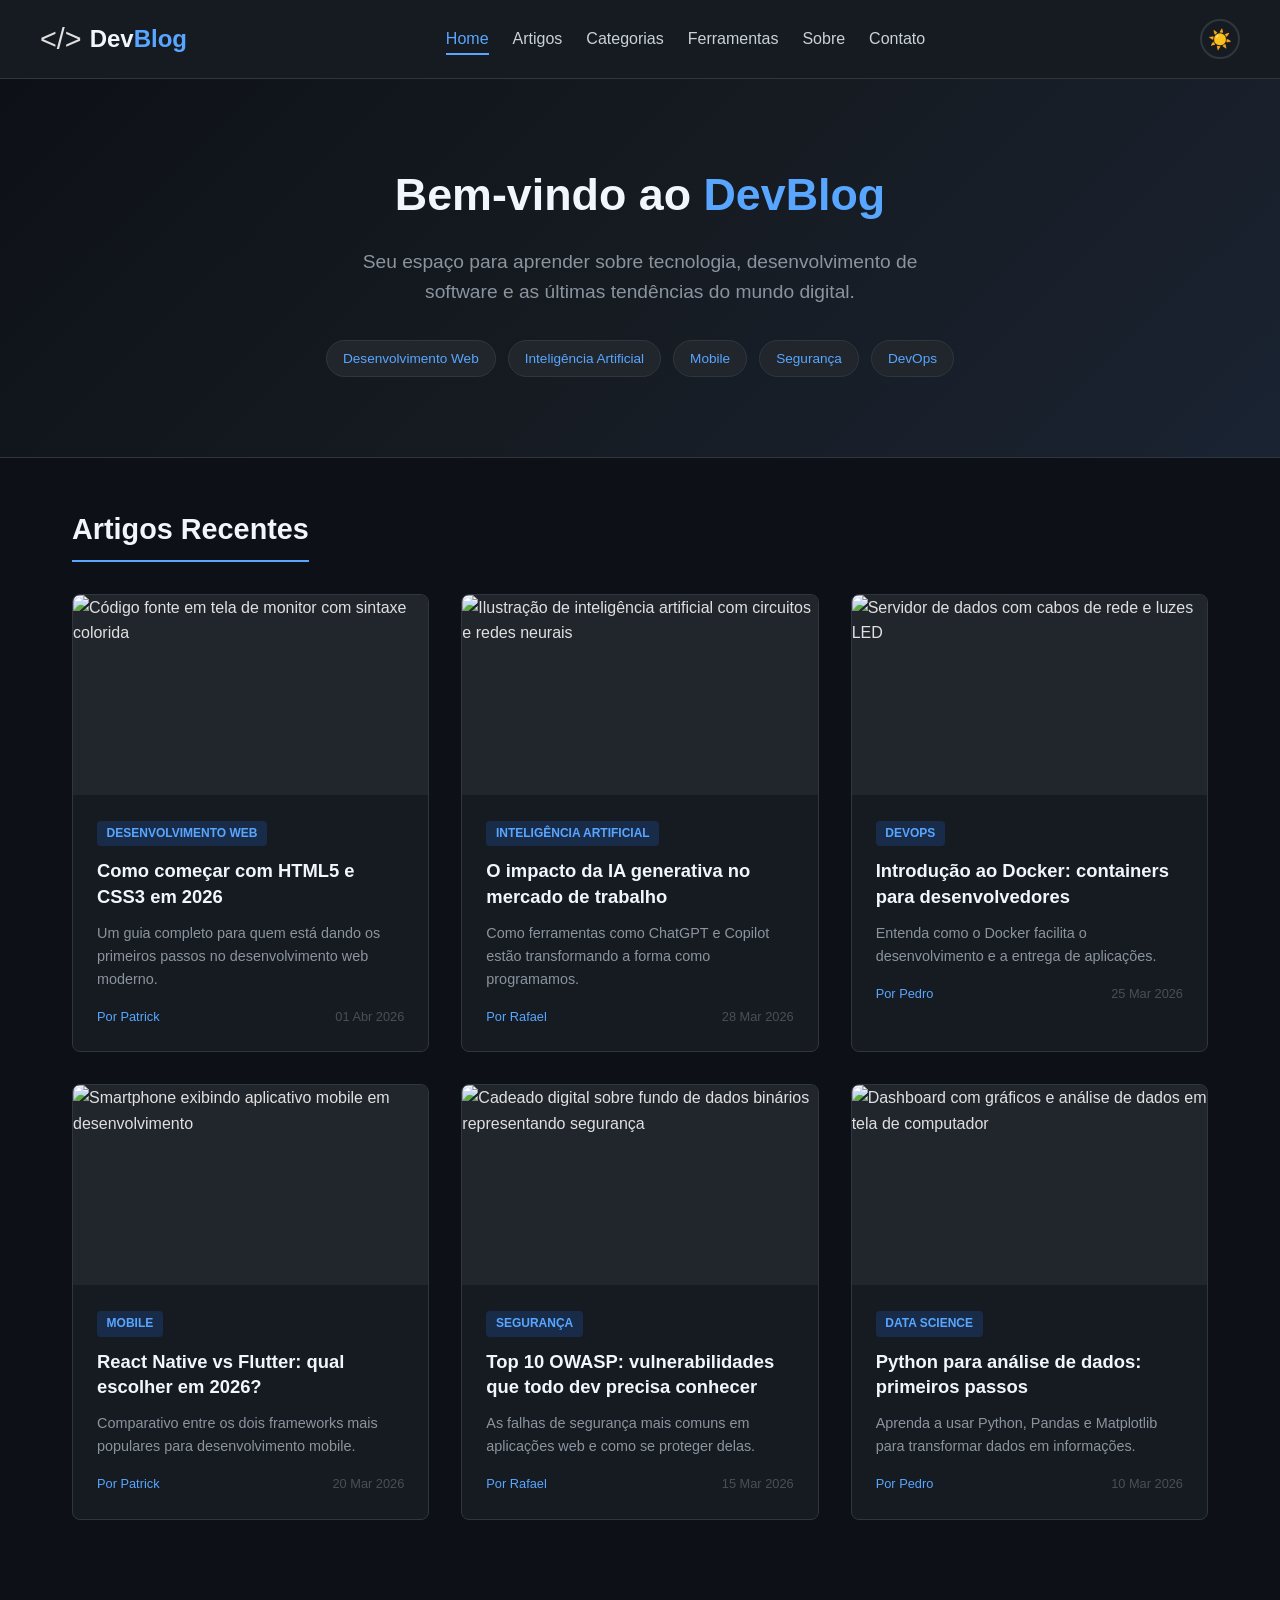
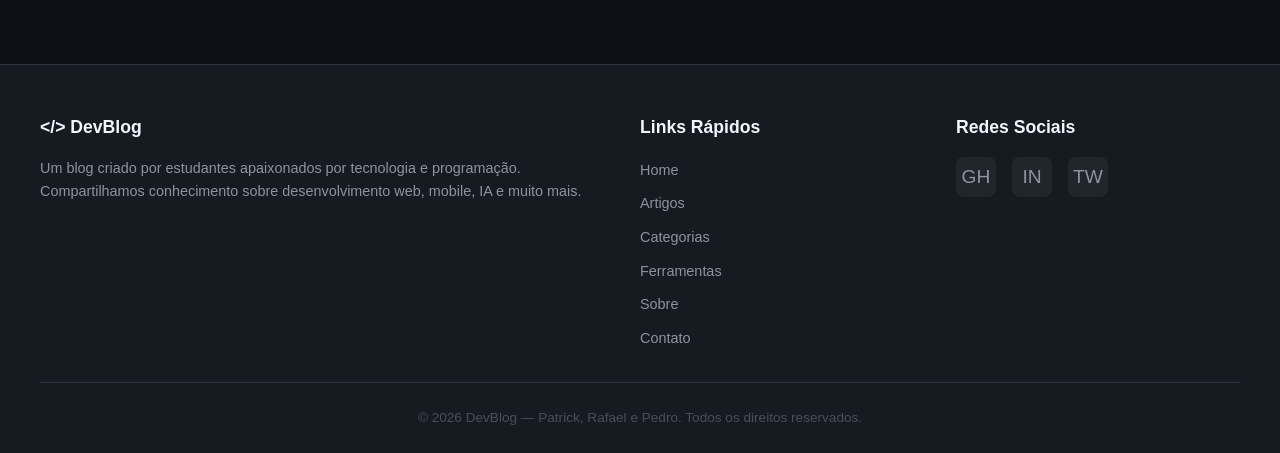
==== commit bfd8ee87: "feat: integra biblioteca AOS com animações de scroll" ====
--- a/index.html
+++ b/index.html
@@ -5,6 +5,7 @@
   <meta name="viewport" content="width=device-width, initial-scale=1.0">
   <title>DevBlog — Blog de Tecnologia e Programação</title>
   <link rel="stylesheet" href="css/style.css">
+  <link rel="stylesheet" href="https://unpkg.com/aos@2.3.4/dist/aos.css">
   <link rel="icon" type="image/png" href="img/Logo.png">
 </head>
 <body>
@@ -51,7 +52,7 @@
     <div class="articles-grid">
 
       <!-- Artigo 1 -->
-      <article class="article-card">
+      <article class="article-card" data-aos="fade-up">
         <img src="https://images.unsplash.com/photo-1555066931-4365d14bab8c?w=600&h=400&fit=crop" alt="Código fonte em tela de monitor com sintaxe colorida" class="article-card-img">
         <div class="article-card-body">
           <span class="article-card-category">Desenvolvimento Web</span>
@@ -65,7 +66,7 @@
       </article>
 
       <!-- Artigo 2 -->
-      <article class="article-card">
+      <article class="article-card" data-aos="fade-up">
         <img src="https://images.unsplash.com/photo-1677442136019-21780ecad995?w=600&h=400&fit=crop" alt="Ilustração de inteligência artificial com circuitos e redes neurais" class="article-card-img">
         <div class="article-card-body">
           <span class="article-card-category">Inteligência Artificial</span>
@@ -79,7 +80,7 @@
       </article>
 
       <!-- Artigo 3 -->
-      <article class="article-card">
+      <article class="article-card" data-aos="fade-up">
         <img src="https://images.unsplash.com/photo-1558494949-ef010cbdcc31?w=600&h=400&fit=crop" alt="Servidor de dados com cabos de rede e luzes LED" class="article-card-img">
         <div class="article-card-body">
           <span class="article-card-category">DevOps</span>
@@ -93,7 +94,7 @@
       </article>
 
       <!-- Artigo 4 -->
-      <article class="article-card">
+      <article class="article-card" data-aos="fade-up">
         <img src="https://images.unsplash.com/photo-1526498460520-4c246339dccb?w=600&h=400&fit=crop" alt="Smartphone exibindo aplicativo mobile em desenvolvimento" class="article-card-img">
         <div class="article-card-body">
           <span class="article-card-category">Mobile</span>
@@ -107,7 +108,7 @@
       </article>
 
       <!-- Artigo 5 -->
-      <article class="article-card">
+      <article class="article-card" data-aos="fade-up">
         <img src="https://images.unsplash.com/photo-1563013544-824ae1b704d3?w=600&h=400&fit=crop" alt="Cadeado digital sobre fundo de dados binários representando segurança" class="article-card-img">
         <div class="article-card-body">
           <span class="article-card-category">Segurança</span>
@@ -121,7 +122,7 @@
       </article>
 
       <!-- Artigo 6 -->
-      <article class="article-card">
+      <article class="article-card" data-aos="fade-up">
         <img src="https://images.unsplash.com/photo-1551288049-bebda4e38f71?w=600&h=400&fit=crop" alt="Dashboard com gráficos e análise de dados em tela de computador" class="article-card-img">
         <div class="article-card-body">
           <span class="article-card-category">Data Science</span>
@@ -171,5 +172,9 @@
 
   <script src="js/main.js"></script>
 
+  <script src="https://unpkg.com/aos@2.3.4/dist/aos.js"></script>
+<script>
+  AOS.init();
+</script>
 </body>
 </html>
--- a/css/style.css
+++ b/css/style.css
@@ -436,6 +436,43 @@
   display: block;
   color: inherit;
   cursor: pointer;
+}
+
+/* ===== FILTER BUTTONS ===== */
+.filter-buttons {
+  display: flex;
+  flex-wrap: wrap;
+  gap: 0.5rem;
+  justify-content: center;
+  margin: 1.5rem auto 2.5rem;
+  max-width: 900px;
+}
+
+.filter-btn {
+  background: #21262d;
+  color: #c9d1d9;
+  border: 1px solid #30363d;
+  border-radius: 20px;
+  padding: 0.45rem 1.2rem;
+  font-size: 0.9rem;
+  cursor: pointer;
+  transition: background 0.2s, color 0.2s, border-color 0.2s;
+}
+
+.filter-btn:hover {
+  background: #30363d;
+  color: #f0f6fc;
+}
+
+.filter-btn.active {
+  background: #58a6ff;
+  color: #0d1117;
+  border-color: #58a6ff;
+  font-weight: 600;
+}
+
+.category-section.hidden {
+  display: none;
 }
 
 a.category-card:hover {
@@ -1222,3 +1259,65 @@
   color: #1a7f37;
 }
 
+/* ===== LOCATION CARD FLIP ===== */
+/* Card de localização com efeito de giro 3D ao clicar, revelando o mapa */
+.location-card {
+  perspective: 1000px;
+  cursor: pointer;
+  min-height: 280px;
+}
+
+.location-card-inner {
+  position: relative;
+  width: 100%;
+  height: 100%;
+  min-height: 280px;
+  transition: transform 0.8s cubic-bezier(0.4, 0, 0.2, 1);
+  transform-style: preserve-3d;
+}
+
+.location-card.flipped .location-card-inner {
+  transform: rotateY(180deg);
+}
+
+.location-card-front,
+.location-card-back {
+  position: absolute;
+  width: 100%;
+  height: 100%;
+  backface-visibility: hidden;
+  border-radius: 8px;
+}
+
+.location-card-front {
+  display: flex;
+  flex-direction: column;
+  align-items: center;
+  justify-content: center;
+  padding: 1.5rem;
+}
+
+.location-hint {
+  margin-top: 1rem;
+  font-size: 0.85rem;
+  color: var(--color-primary);
+  opacity: 0.8;
+  transition: opacity 0.3s;
+}
+
+.location-card:hover .location-hint {
+  opacity: 1;
+}
+
+.location-card-back {
+  transform: rotateY(180deg);
+  overflow: hidden;
+}
+
+#map {
+  width: 100%;
+  height: 100%;
+  min-height: 280px;
+  border-radius: 8px;
+}
+
